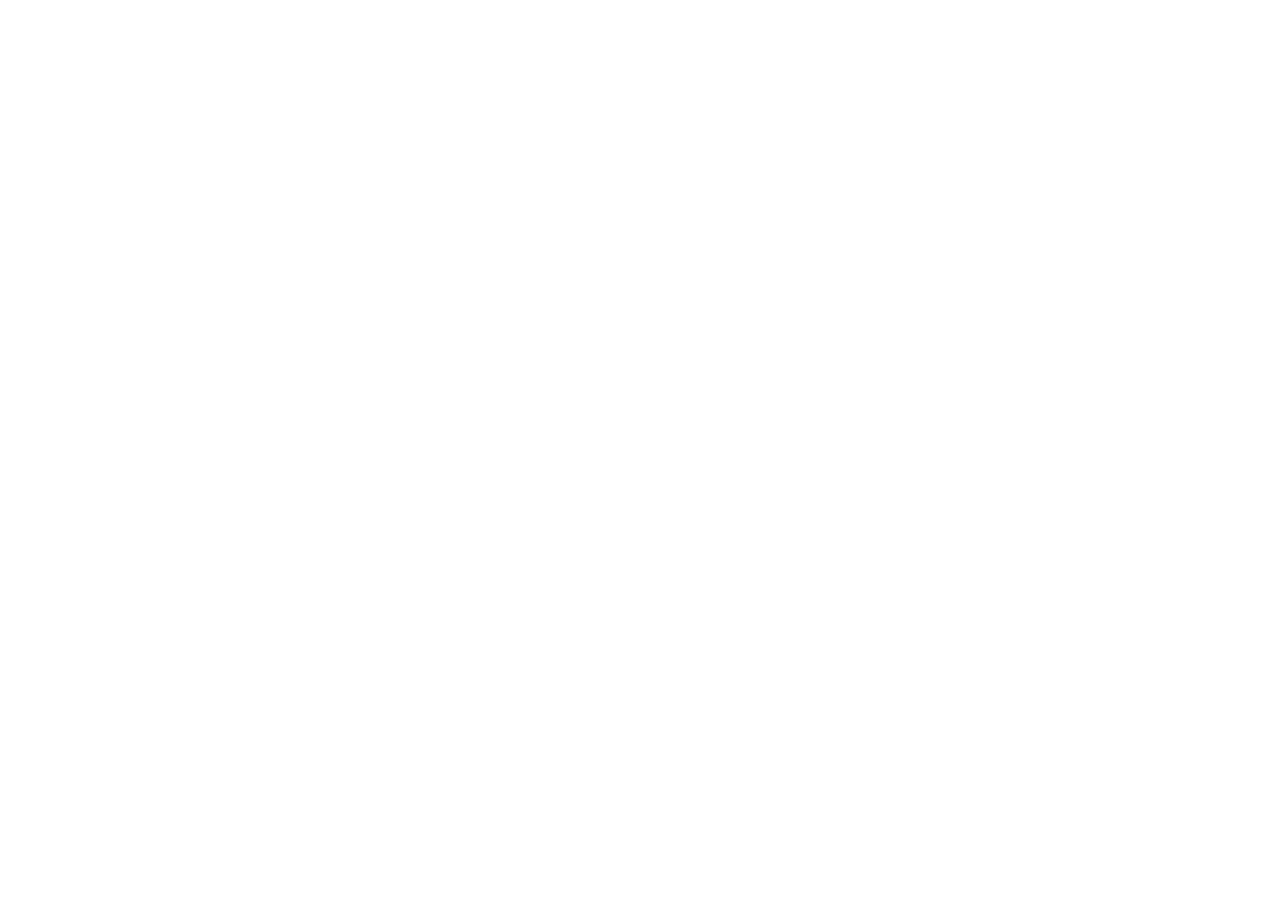
==== docs.html @ 7f0059ab "setup html files" ====
<!DOCTYPE html>
<html lang="en">
  <head>
    <meta charset="UTF-8" />
    <meta name="viewport" content="width=device-width, initial-scale=1.0" />
    <title>Document</title>
  </head>
  <body></body>
</html>
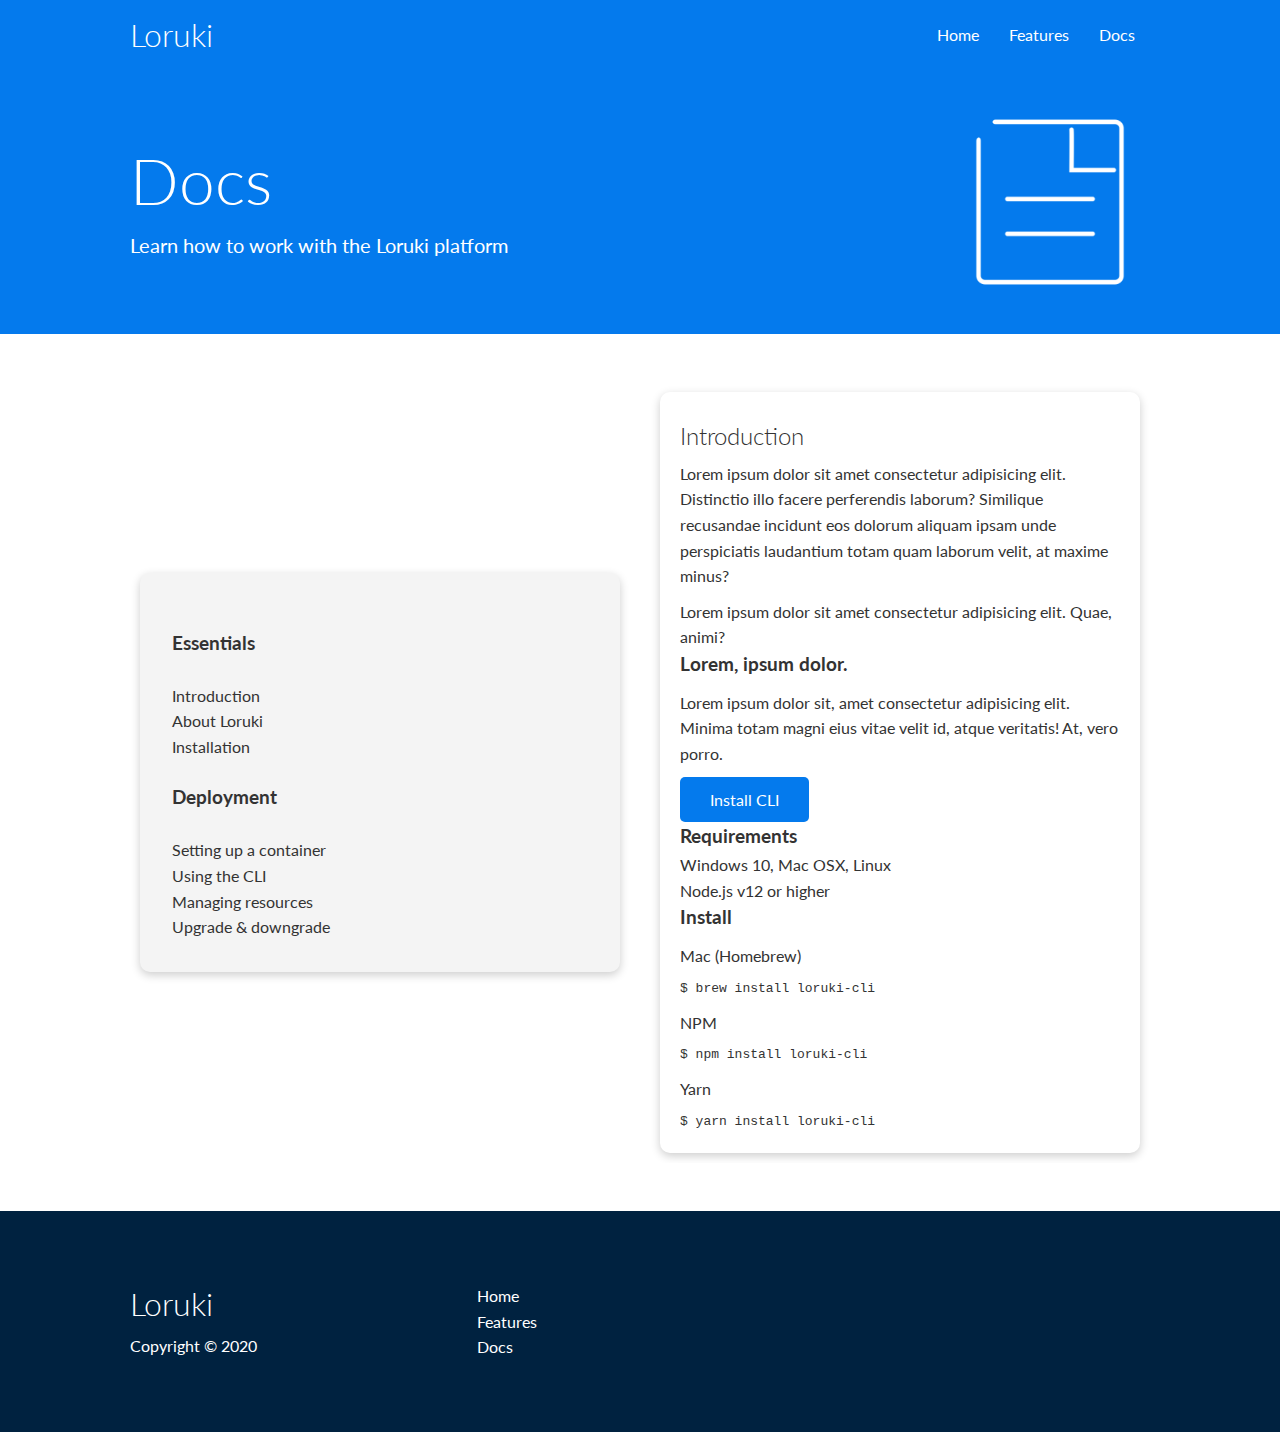
==== commit a7d8b3b9: "added the docs page | not much styling for this yet" ====
--- a/docs.html
+++ b/docs.html
@@ -3,7 +3,124 @@
   <head>
     <meta charset="UTF-8" />
     <meta name="viewport" content="width=device-width, initial-scale=1.0" />
-    <title>Document</title>
+    <link
+      rel="stylesheet"
+      href="https://cdnjs.cloudflare.com/ajax/libs/font-awesome/5.15.1/css/all.min.css"
+      integrity="sha512-+4zCK9k+qNFUR5X+cKL9EIR+ZOhtIloNl9GIKS57V1MyNsYpYcUrUeQc9vNfzsWfV28IaLL3i96P9sdNyeRssA=="
+      crossorigin="anonymous"
+    />
+    <link rel="stylesheet" href="css/utilities.css" />
+    <link rel="stylesheet" href="css/style.css" />
+    <title>Loruki | Cloud Hosting For Everyone</title>
   </head>
-  <body></body>
+  <body>
+    <!-- Navbar -->
+    <div class="navbar">
+      <div class="container flex">
+        <h1 class="logo">Loruki</h1>
+        <nav>
+          <ul>
+            <li><a href="index.html">Home</a></li>
+            <li><a href="features.html">Features</a></li>
+            <li><a href="docs.html">Docs</a></li>
+          </ul>
+        </nav>
+      </div>
+    </div>
+
+    <!-- Head -->
+    <section class="docs-head bg-primary py-3">
+      <div class="container grid">
+        <div>
+          <h1 class="xl">Docs</h1>
+          <p class="lead">Learn how to work with the Loruki platform</p>
+        </div>
+        <img src="images/docs.png" alt="" />
+      </div>
+    </section>
+
+    <!-- Docs main -->
+    <section class="docs-main my-4">
+      <div class="container grid">
+        <div class="card bg-light p-3">
+          <h3 class="my-2">Essentials</h3>
+          <nav>
+            <ul>
+              <li><a class="text-primary" href="#">Introduction</a></li>
+              <li><a href="#">About Loruki</a></li>
+              <li><a href="#">Installation</a></li>
+            </ul>
+          </nav>
+
+          <h3 class="my-2">Deployment</h3>
+          <nav>
+            <ul>
+              <li><a href="#">Setting up a container</a></li>
+              <li><a href="#">Using the CLI</a></li>
+              <li><a href="#">Managing resources</a></li>
+              <li><a href="#">Upgrade & downgrade</a></li>
+            </ul>
+          </nav>
+        </div>
+        <div class="card">
+          <h2>Introduction</h2>
+          <p>
+            Lorem ipsum dolor sit amet consectetur adipisicing elit. Distinctio
+            illo facere perferendis laborum? Similique recusandae incidunt eos
+            dolorum aliquam ipsam unde perspiciatis laudantium totam quam
+            laborum velit, at maxime minus?
+          </p>
+
+          <div class="alert alert-success">
+            <i class="fas fa-info"></i> Lorem ipsum dolor sit amet consectetur
+            adipisicing elit. Quae, animi?
+          </div>
+
+          <h3>Lorem, ipsum dolor.</h3>
+          <p>
+            Lorem ipsum dolor sit, amet consectetur adipisicing elit. Minima
+            totam magni eius vitae velit id, atque veritatis! At, vero porro.
+          </p>
+          <a href="#" class="btn btn-primary">Install CLI</a>
+
+          <h3>Requirements</h3>
+          <ul>
+            <li>Windows 10, Mac OSX, Linux</li>
+            <li>Node.js v12 or higher</li>
+          </ul>
+
+          <h3>Install</h3>
+          <p>Mac (Homebrew)</p>
+          <pre><code>$ brew install loruki-cli</code></pre>
+          <p>NPM</p>
+          <pre><code>$ npm install loruki-cli</code></pre>
+          <p>Yarn</p>
+          <pre><code>$ yarn install loruki-cli</code></pre>
+        </div>
+      </div>
+    </section>
+
+    <!-- Footer -->
+    <footer class="footer bg-dark py-5">
+      <div class="container grid grid-3">
+        <div>
+          <h1>Loruki</h1>
+          <p>Copyright &copy; 2020</p>
+        </div>
+        <nav>
+          <ul>
+            <li><a href="index.html">Home</a></li>
+            <li><a href="features.html">Features</a></li>
+            <li><a href="docs.html">Docs</a></li>
+          </ul>
+        </nav>
+        <div class="social">
+          <a href="#"><i class="fab fa-github fa-2x"></i></a>
+          <a href="#"><i class="fab fa-facebook fa-2x"></i></a>
+          <a href="#"><i class="fab fa-instagram fa-2x"></i></a>
+          <a href="#"><i class="fab fa-twitter fa-2x"></i></a>
+        </div>
+      </div>
+    </footer>
+  </body>
 </html>
--- a/css/utilities.css
+++ b/css/utilities.css
@@ -0,0 +1,195 @@
+.container {
+  max-width: 1100px;
+  margin: 0 auto;
+  overflow: auto;
+  padding: 0 40px;
+}
+
+.card {
+  background-color: #fff;
+  color: #333;
+  border-radius: 10px;
+  box-shadow: 0 3px 10px rgba(0, 0, 0, 0.2);
+  padding: 20px;
+  margin: 10px;
+}
+
+.btn {
+  display: inline-block;
+  padding: 10px 30px;
+  cursor: pointer;
+  background: var(--primary-color);
+  color: #fff;
+  border: none;
+  border-radius: 5px;
+}
+
+.btn-outline {
+  background-color: transparent;
+  border: 1px #fff solid;
+}
+
+.btn:hover {
+  transform: scale(0.98);
+}
+
+/* Backgrounds & colored buttons */
+.bg-primary,
+.btn-primary {
+  background-color: var(--primary-color);
+  color: #fff;
+}
+
+.bg-secondary,
+.btn-secondary {
+  background-color: var(--secondary-color);
+  color: #fff;
+}
+
+.bg-dark,
+.btn-dark {
+  background-color: var(--dark-color);
+  color: #fff;
+}
+
+.bg-light,
+.btn-light {
+  background-color: var(--light-color);
+  color: #333;
+}
+
+.bg-primary a,
+.btn-primary a,
+.bg-secondary a,
+.btn-secondary a,
+.bg-dark a,
+.btn-dark a {
+  color: #fff;
+}
+
+/* Text sizes */
+.lead {
+  font-size: 20px;
+}
+
+.sm {
+  font-size: 1rem;
+}
+
+.md {
+  font-size: 2rem;
+}
+
+.lg {
+  font-size: 3rem;
+}
+
+.xl {
+  font-size: 4rem;
+}
+
+.text-center {
+  text-align: center;
+}
+
+.flex {
+  display: flex;
+  justify-content: center;
+  align-items: center;
+  height: 100%;
+}
+
+.grid {
+  display: grid;
+  grid-template-columns: repeat(2, 1fr);
+  gap: 20px;
+  justify-content: center;
+  align-items: center;
+  height: 100%;
+}
+
+.grid-3 {
+  grid-template-columns: repeat(3, 1fr);
+}
+
+/* Margin */
+.my-1 {
+  margin: 1rem 0;
+}
+
+.my-2 {
+  margin: 1.5rem 0;
+}
+
+.my-3 {
+  margin: 2rem 0;
+}
+
+.my-4 {
+  margin: 3rem 0;
+}
+
+.my-5 {
+  margin: 4rem 0;
+}
+
+.m-1 {
+  margin: 1rem;
+}
+
+.m-2 {
+  margin: 1.5rem;
+}
+
+.m-3 {
+  margin: 2rem;
+}
+
+.m-4 {
+  margin: 3rem;
+}
+
+.m-5 {
+  margin: 4rem;
+}
+
+/* Padding */
+.py-1 {
+  padding: 1rem 0;
+}
+
+.py-2 {
+  padding: 1.5rem 0;
+}
+
+.py-3 {
+  padding: 2rem 0;
+}
+
+.py-4 {
+  padding: 3rem 0;
+}
+
+.py-5 {
+  padding: 4rem 0;
+}
+
+.p-1 {
+  padding: 1rem;
+}
+
+.p-2 {
+  padding: 1.5rem;
+}
+
+.p-3 {
+  padding: 2rem;
+}
+
+.p-4 {
+  padding: 3rem;
+}
+
+.p-5 {
+  padding: 4rem;
+}
--- a/css/style.css
+++ b/css/style.css
@@ -0,0 +1,296 @@
+@import url("https://fonts.googleapis.com/css2?family=Lato:wght@300&display=swap");
+
+:root {
+  --primary-color: #047aed;
+  --secondary-color: #1c3fa8;
+  --dark-color: #002240;
+  --light-color: #f4f4f4;
+  --success-color: #5cb85c;
+  --error-color: #d9534f;
+}
+
+* {
+  box-sizing: border-box;
+  padding: 0;
+  margin: 0;
+}
+
+body {
+  font-family: "Lato", sans-serif;
+  color: #333;
+  line-height: 1.6;
+}
+
+ul {
+  list-style-type: none;
+}
+
+a {
+  text-decoration: none;
+  color: #333;
+}
+
+h1,
+h2 {
+  font-weight: 300;
+  line-height: 1.2;
+  margin: 10px 0;
+}
+
+p {
+  margin: 10px 0;
+}
+
+img {
+  width: 100%;
+}
+
+/* Navbar */
+.navbar {
+  background-color: var(--primary-color);
+  color: #fff;
+  height: 70px;
+}
+
+.navbar ul {
+  display: flex;
+}
+
+.navbar a {
+  color: #fff;
+  padding: 10px;
+  margin: 0 5px;
+}
+
+.navbar a:hover {
+  border-bottom: 2px #fff solid;
+}
+
+.navbar .flex {
+  justify-content: space-between;
+}
+
+/* Showcase */
+.showcase {
+  height: 400px;
+  background-color: var(--primary-color);
+  color: #fff;
+  position: relative;
+}
+
+.showcase h1 {
+  font-size: 40px;
+}
+
+.showcase p {
+  margin: 20px 0;
+}
+
+.showcase .grid {
+  overflow: visible;
+  grid-template-columns: 55% auto;
+  gap: 30px;
+}
+
+.showcase-form {
+  position: relative;
+  top: 60px;
+  height: 350px;
+  width: 400px;
+  padding: 40px;
+  z-index: 100;
+}
+
+.showcase-form .form-control {
+  margin: 30px 0;
+}
+
+.showcase-form input[type="text"],
+.showcase-form input[type="email"] {
+  border: 0;
+  border-bottom: 1px solid #b4becb;
+  width: 100%;
+  padding: 3px;
+  font-size: 16px;
+}
+
+.showcase-form input:focus {
+  outline: none;
+}
+
+.showcase::before,
+.showcase::after {
+  content: "";
+  position: absolute;
+  height: 100px;
+  bottom: -70px;
+  right: 0;
+  left: 0;
+  background: #fff;
+  transform: skewY(-3deg);
+  -webkit-transform: skewY(-3deg);
+  -moz-transform: skewY(-3deg);
+  -ms-transform: skewY(-3deg);
+}
+
+/* Stats */
+.stats {
+  padding-top: 100px;
+  animation: slideInFromBottom 1s ease-in;
+}
+
+.stats-heading {
+  max-width: 500px;
+  margin: auto;
+}
+
+.stats .grid h3 {
+  font-size: 35px;
+}
+
+.stats .grid p {
+  font-size: 20px;
+  font-weight: bold;
+}
+
+/* Cli */
+.cli .grid {
+  grid-template-columns: repeat(3, 1fr);
+  grid-template-rows: repeat(2, 1fr);
+}
+
+.cli .grid > *:first-child {
+  grid-column: 1 / span 2;
+  grid-row: 1 / span 2;
+}
+
+/* Cloud */
+.cloud .grid {
+  grid-template-columns: 4fr 3fr;
+}
+
+/* Languages */
+
+.languages .flex {
+  flex-wrap: wrap;
+}
+
+.languages .card {
+  text-align: center;
+  margin: 18px 10px 40px;
+  transition: transform 0.2s ease-in;
+}
+
+.languages .card h4 {
+  font-size: 20px;
+  margin-bottom: 10px;
+}
+
+.languages .card:hover {
+  transform: translateY(-15px);
+}
+
+/* Features */
+.features-head img,
+.docs-head img {
+  width: 200px;
+  justify-self: flex-end;
+}
+
+.features-sub-head img {
+  width: 300px;
+  justify-self: flex-end;
+}
+
+.features-main .card > i {
+  margin-right: 20px;
+}
+
+.features-main .grid {
+  padding: 30px;
+}
+
+.features-main .grid > *:first-child {
+  grid-column: 1 / span 3;
+}
+
+.features-main .grid > *:nth-child(2) {
+  grid-column: 1 / span 2;
+}
+
+/* Footer */
+.footer .social a {
+  margin: 0 10px;
+}
+
+/* Tablets and under */
+@media (max-width: 768px) {
+  .grid,
+  .showcase .grid,
+  .stats .grid,
+  .cli .grid,
+  .cloud .grid,
+  .features-main .grid,
+  .docs-main .grid {
+    grid-template-columns: 1fr;
+    grid-template-rows: 1fr;
+  }
+
+  .showcase {
+    height: auto;
+  }
+
+  .showcase-text {
+    text-align: center;
+    margin-top: 40px;
+    animation: slideInFromTop 1s ease-in;
+  }
+
+  .showcase-form {
+    justify-self: center;
+    margin: auto;
+    animation: slideInFromBottom 1s ease-in;
+  }
+
+  .cli .grid > *:first-child {
+    grid-column: 1;
+    grid-row: 1;
+  }
+
+  .features-head,
+  .features-sub-head,
+  .docs-head {
+    text-align: center;
+  }
+
+  .features-head img,
+  .features-sub-head img,
+  .docs-head img {
+    justify-self: center;
+  }
+
+  .features-main .grid > *:first-child,
+  .features-main .grid > *:nth-child(2) {
+    grid-column: 1;
+  }
+}
+
+/* Mobile */
+@media (max-width: 500px) {
+  .navbar {
+    height: 110px;
+  }
+
+  .navbar .flex {
+    flex-direction: column;
+  }
+
+  .navbar ul {
+    padding: 10px;
+    background-color: rgba(0, 0, 0, 0.1);
+  }
+
+  .showcase-form {
+    width: 300px;
+  }
+}
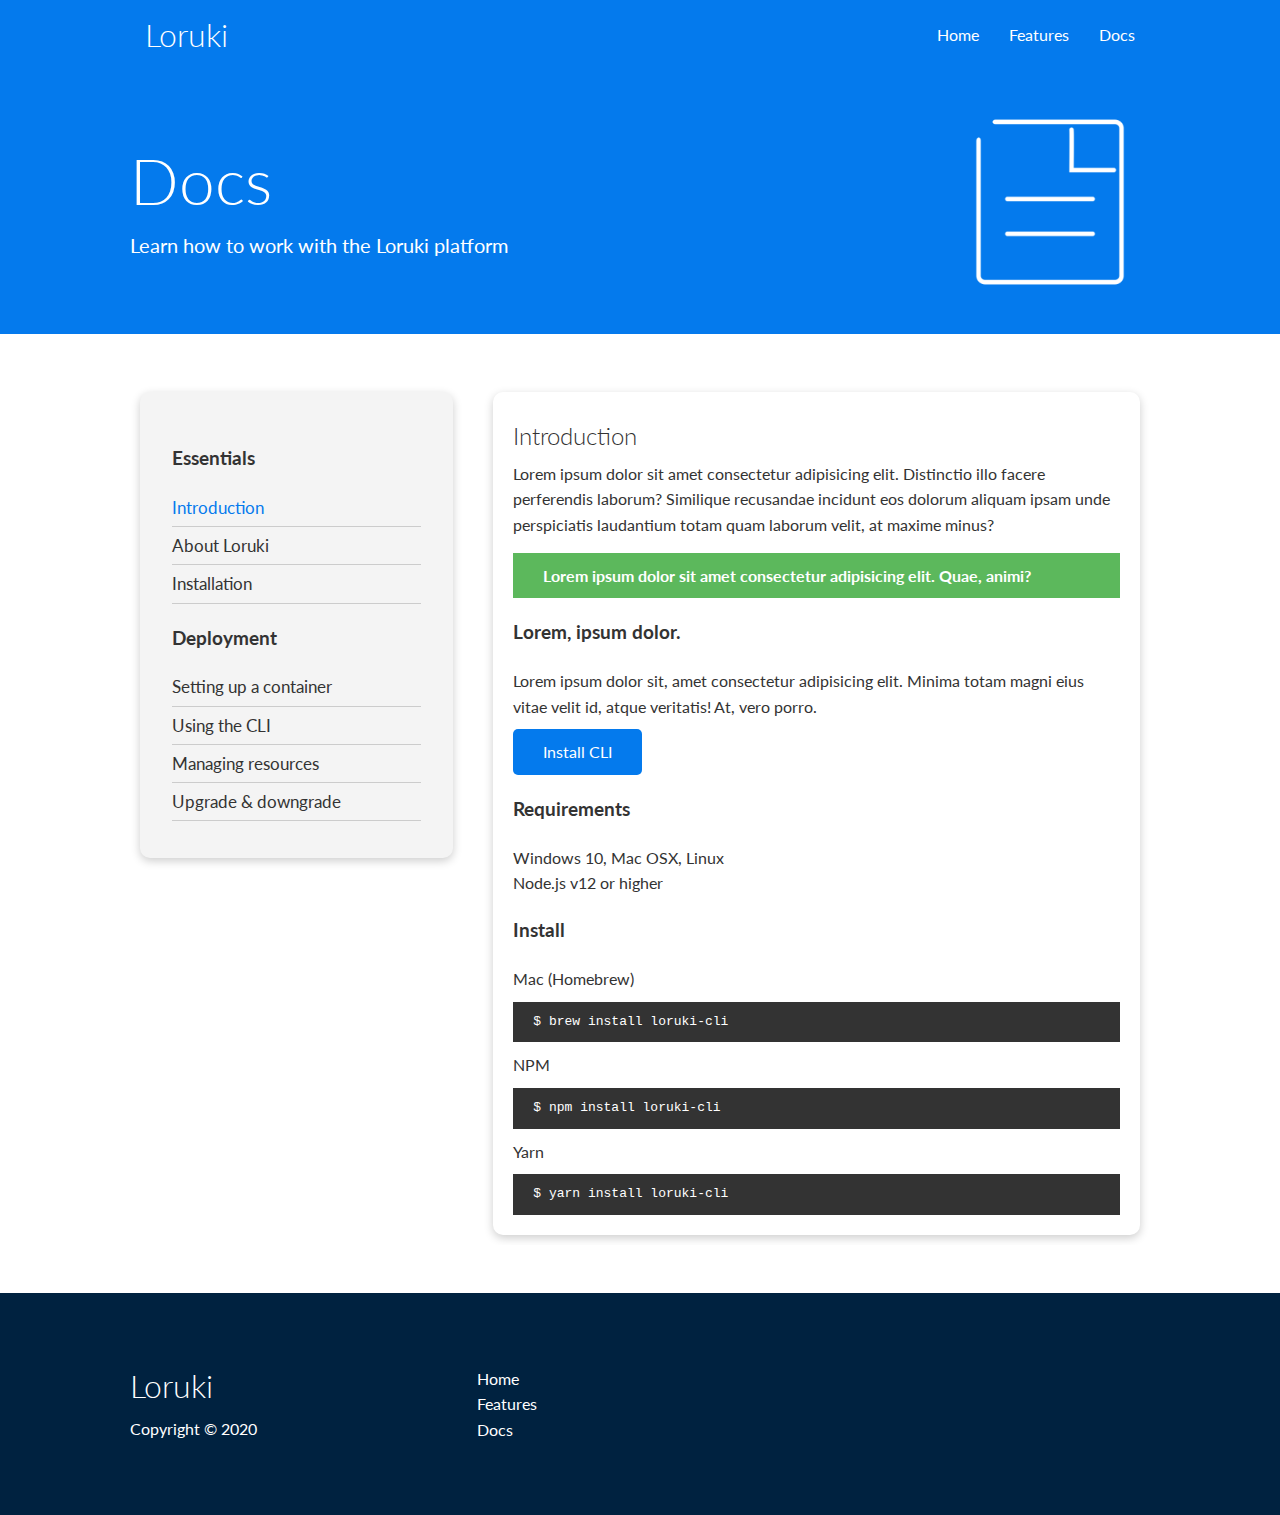
==== commit ee063bdd: "made the logo a link to index page" ====
--- a/docs.html
+++ b/docs.html
@@ -17,7 +17,7 @@
     <!-- Navbar -->
     <div class="navbar">
       <div class="container flex">
-        <h1 class="logo">Loruki</h1>
+        <h1 class="logo"><a href="index.html">Loruki</a></h1>
         <nav>
           <ul>
             <li><a href="index.html">Home</a></li>
--- a/css/utilities.css
+++ b/css/utilities.css
@@ -67,6 +67,23 @@
   color: #fff;
 }
 
+/* Text colors */
+.text-primary {
+  color: var(--primary-color);
+}
+
+.text-secondary {
+  color: var(--secondary-color);
+}
+
+.text-dark {
+  color: var(--dark-color);
+}
+
+.text-light {
+  color: var(--light-color);
+}
+
 /* Text sizes */
 .lead {
   font-size: 20px;
@@ -90,6 +107,28 @@
 
 .text-center {
   text-align: center;
+}
+
+/* Alert */
+.alert {
+  background-color: var(--light-color);
+  padding: 10px 20px;
+  font-weight: bold;
+  margin: 15px 0;
+}
+
+.alert i {
+  margin-right: 10px;
+}
+
+.alert-success {
+  background-color: var(--success-color);
+  color: #fff;
+}
+
+.alert-error {
+  background-color: var(--error-color);
+  color: #fff;
 }
 
 .flex {
--- a/css/style.css
+++ b/css/style.css
@@ -45,6 +45,18 @@
   width: 100%;
 }
 
+code,
+pre {
+  background: #333;
+  color: #fff;
+  padding: 10px;
+}
+
+.hidden {
+  visibility: hidden;
+  height: 0;
+}
+
 /* Navbar */
 .navbar {
   background-color: var(--primary-color);
@@ -64,6 +76,10 @@
 
 .navbar a:hover {
   border-bottom: 2px #fff solid;
+}
+
+.logo a:hover {
+  border-bottom: none;
 }
 
 .navbar .flex {
@@ -90,6 +106,10 @@
   overflow: visible;
   grid-template-columns: 55% auto;
   gap: 30px;
+}
+
+.showcase-text {
+  animation: slideInFromLeft 1s ease-in;
 }
 
 .showcase-form {
@@ -99,6 +119,8 @@
   width: 400px;
   padding: 40px;
   z-index: 100;
+  justify-self: flex-end;
+  animation: slideInFromRight 1s ease-in;
 }
 
 .showcase-form .form-control {
@@ -218,9 +240,71 @@
   grid-column: 1 / span 2;
 }
 
+/* Docs */
+.docs-main h3 {
+  margin: 20px 0;
+}
+
+.docs-main .grid {
+  grid-template-columns: 1fr 2fr;
+  align-items: flex-start;
+}
+
+.docs-main nav li {
+  font-size: 17px;
+  padding-bottom: 5px;
+  margin-bottom: 5px;
+  border-bottom: 1px #ccc solid;
+}
+
+.docs-main a:hover {
+  font-weight: bold;
+}
+
 /* Footer */
 .footer .social a {
   margin: 0 10px;
+}
+
+/* Animations */
+@keyframes slideInFromLeft {
+  0% {
+    transform: translateX(-100%);
+  }
+
+  100% {
+    transform: translateX(0);
+  }
+}
+
+@keyframes slideInFromRight {
+  0% {
+    transform: translateX(100%);
+  }
+
+  100% {
+    transform: translateX(0);
+  }
+}
+
+@keyframes slideInFromTop {
+  0% {
+    transform: translateY(-100%);
+  }
+
+  100% {
+    transform: translateX(0);
+  }
+}
+
+@keyframes slideInFromBottom {
+  0% {
+    transform: translateY(100%);
+  }
+
+  100% {
+    transform: translateX(0);
+  }
 }
 
 /* Tablets and under */
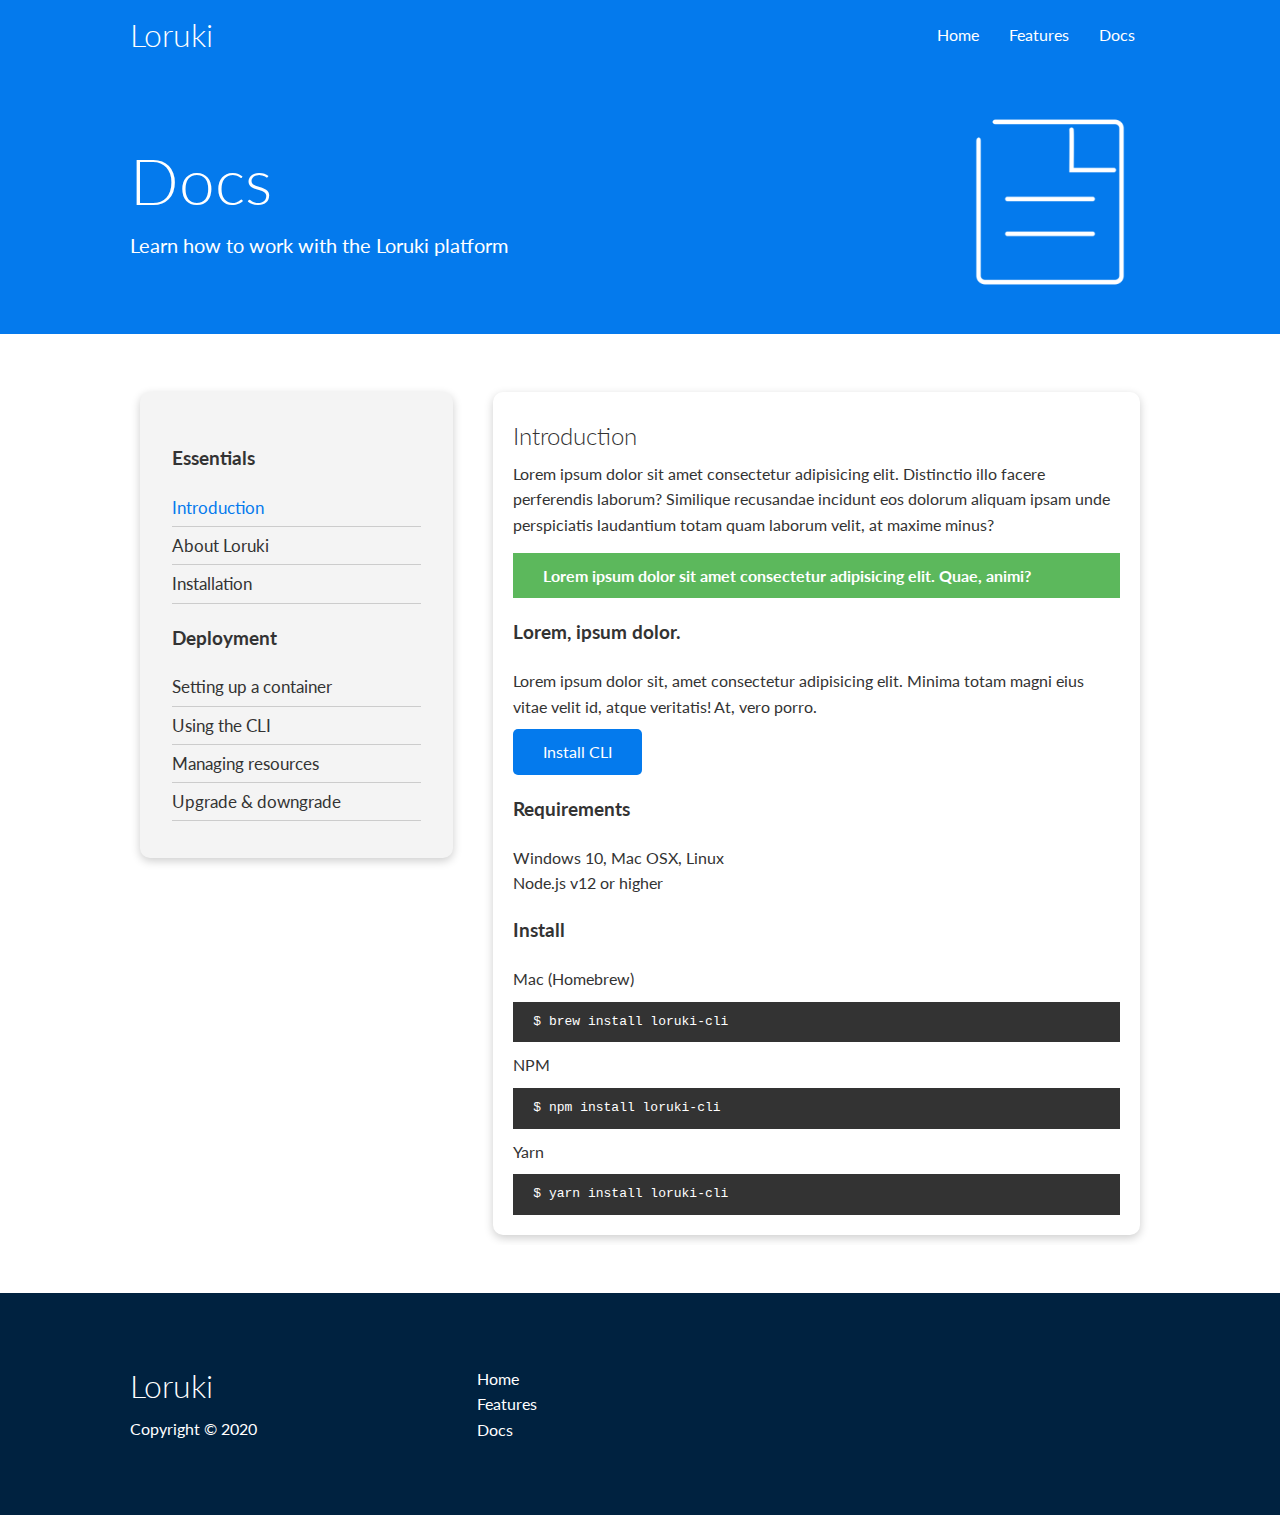
==== commit 94633e9e: "removed the index page link on the logo" ====
--- a/docs.html
+++ b/docs.html
@@ -17,7 +17,7 @@
     <!-- Navbar -->
     <div class="navbar">
       <div class="container flex">
-        <h1 class="logo"><a href="index.html">Loruki</a></h1>
+        <h1 class="logo">Loruki</h1>
         <nav>
           <ul>
             <li><a href="index.html">Home</a></li>
--- a/css/style.css
+++ b/css/style.css
@@ -76,10 +76,6 @@
 
 .navbar a:hover {
   border-bottom: 2px #fff solid;
-}
-
-.logo a:hover {
-  border-bottom: none;
 }
 
 .navbar .flex {
